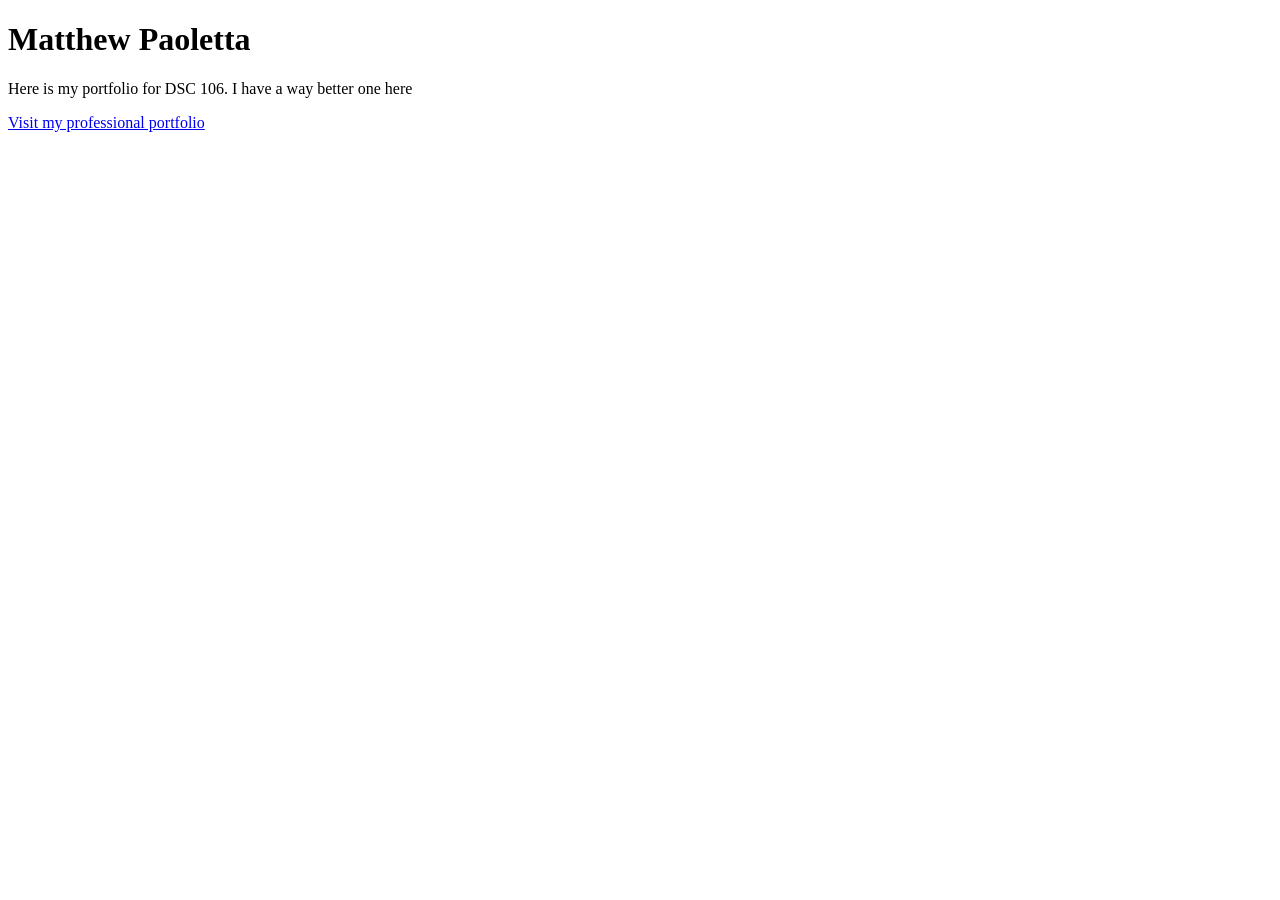
==== index.html @ e574230b "First draft of portfolio for lab 1" ====
<!DOCTYPE html>
<html lang="en">
<head>
    <meta charset="UTF-8">
    <meta name="viewport" content="width=device-width, initial-scale=1.0">
    <title>Matthew Paoletta: Personal site and portfolio</title>
</head>
<body>
    <h1>Matthew Paoletta</h1>
    <p>Here is my portfolio for DSC 106. I have a way better one here</p>
    <a href="https://matthew-paoletta.github.io/">Visit my professional portfolio</a>
</body>
</html>
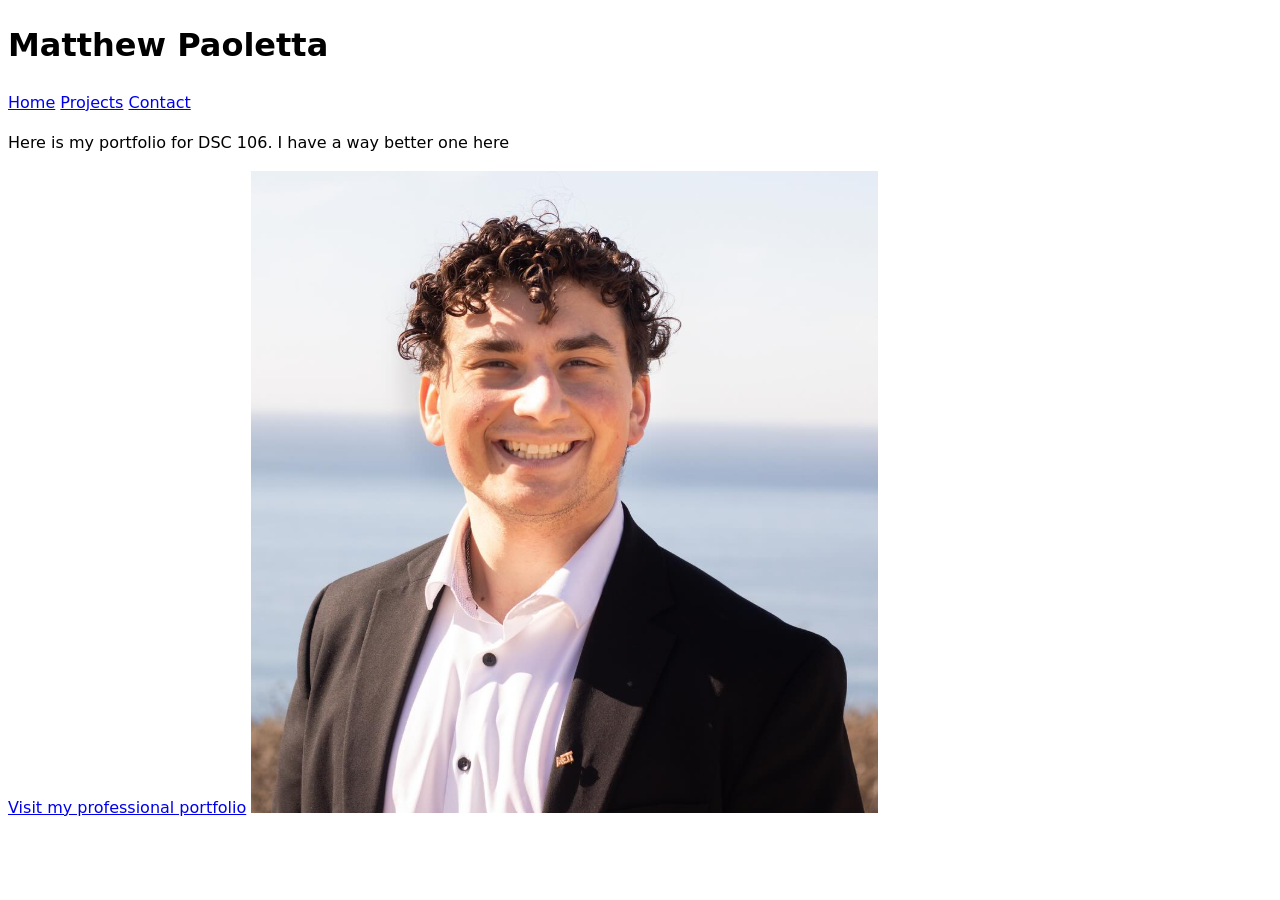
==== commit 5437c720: "New Contact, Projects, and Images added" ====
--- a/index.html
+++ b/index.html
@@ -4,10 +4,17 @@
     <meta charset="UTF-8">
     <meta name="viewport" content="width=device-width, initial-scale=1.0">
     <title>Matthew Paoletta: Personal site and portfolio</title>
+    <h1>Matthew Paoletta</h1>
+    <link rel="stylesheet" href="style.css"></link>
 </head>
 <body>
-    <h1>Matthew Paoletta</h1>
+    <nav>
+        <a href="index.html">Home</a>
+        <a href="projects/index.html">Projects</a>
+        <a href="contact/index.html">Contact</a>
+    </nav>
     <p>Here is my portfolio for DSC 106. I have a way better one here</p>
     <a href="https://matthew-paoletta.github.io/">Visit my professional portfolio</a>
+    <img src="/images/smiling.png" alt="Me Smiling"></img>
 </body>
 </html>
--- a/style.css
+++ b/style.css
@@ -0,0 +1,6 @@
+body{
+    /* Set line height to 1.5 times the font size
+	   and use the OS’s UI font as the website font
+	 */
+    font:100%/1.5 system-ui;
+}
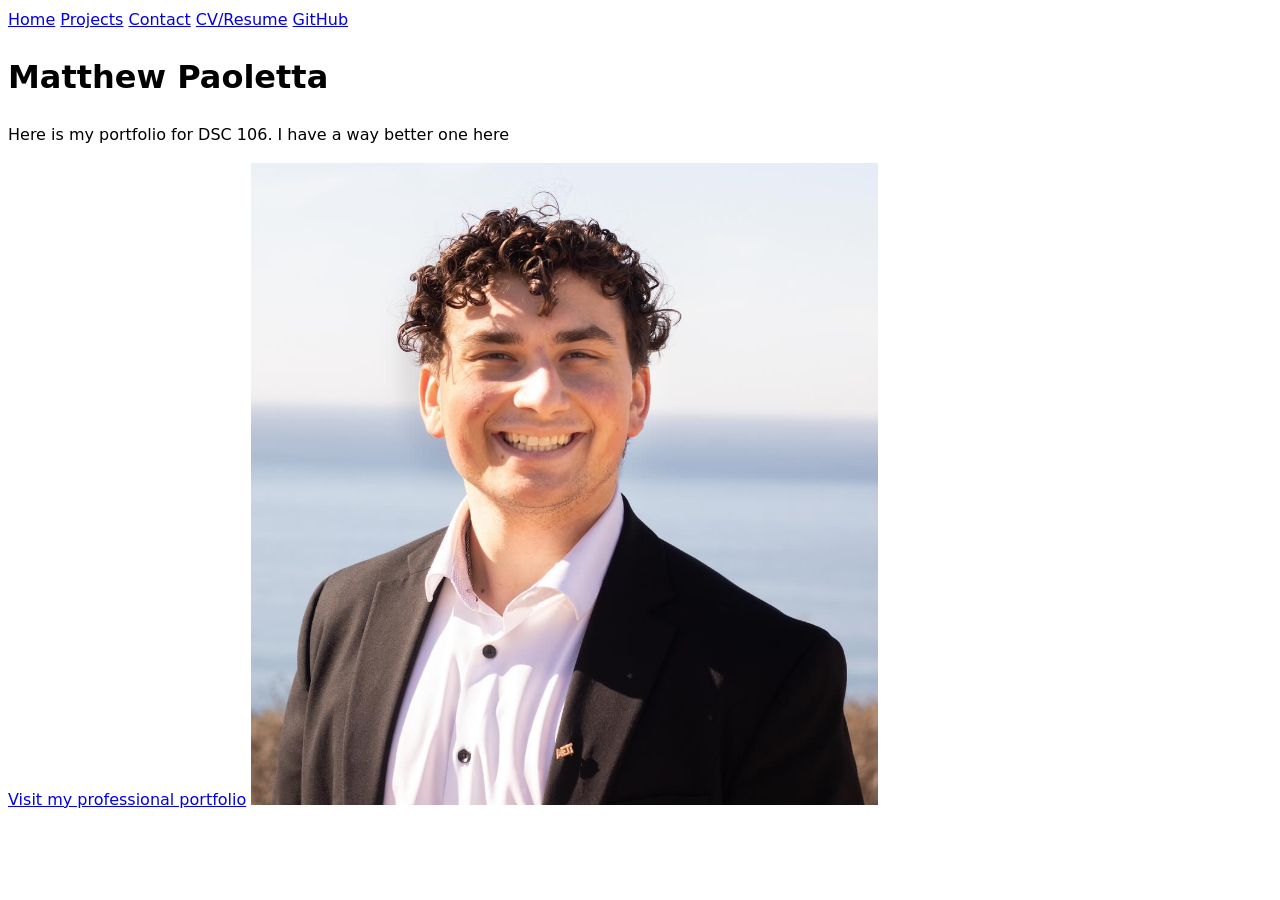
==== commit 3ee7e1df: "Final Draft of Portfolio" ====
--- a/index.html
+++ b/index.html
@@ -4,17 +4,21 @@
     <meta charset="UTF-8">
     <meta name="viewport" content="width=device-width, initial-scale=1.0">
     <title>Matthew Paoletta: Personal site and portfolio</title>
-    <h1>Matthew Paoletta</h1>
-    <link rel="stylesheet" href="style.css"></link>
+    
+    <link rel="stylesheet" href="style.css">
 </head>
 <body>
+    
     <nav>
         <a href="index.html">Home</a>
         <a href="projects/index.html">Projects</a>
         <a href="contact/index.html">Contact</a>
+        <a href="cv.html">CV/Resume</a>
+        <a href="https://github.com/mpaoletta73" target="_blank" rel="noopener noreferrer">GitHub</a>
     </nav>
+    <h1>Matthew Paoletta</h1>
     <p>Here is my portfolio for DSC 106. I have a way better one here</p>
     <a href="https://matthew-paoletta.github.io/">Visit my professional portfolio</a>
-    <img src="/images/smiling.png" alt="Me Smiling"></img>
+    <img src="images/smiling.png" alt="Me Smiling">
 </body>
 </html>
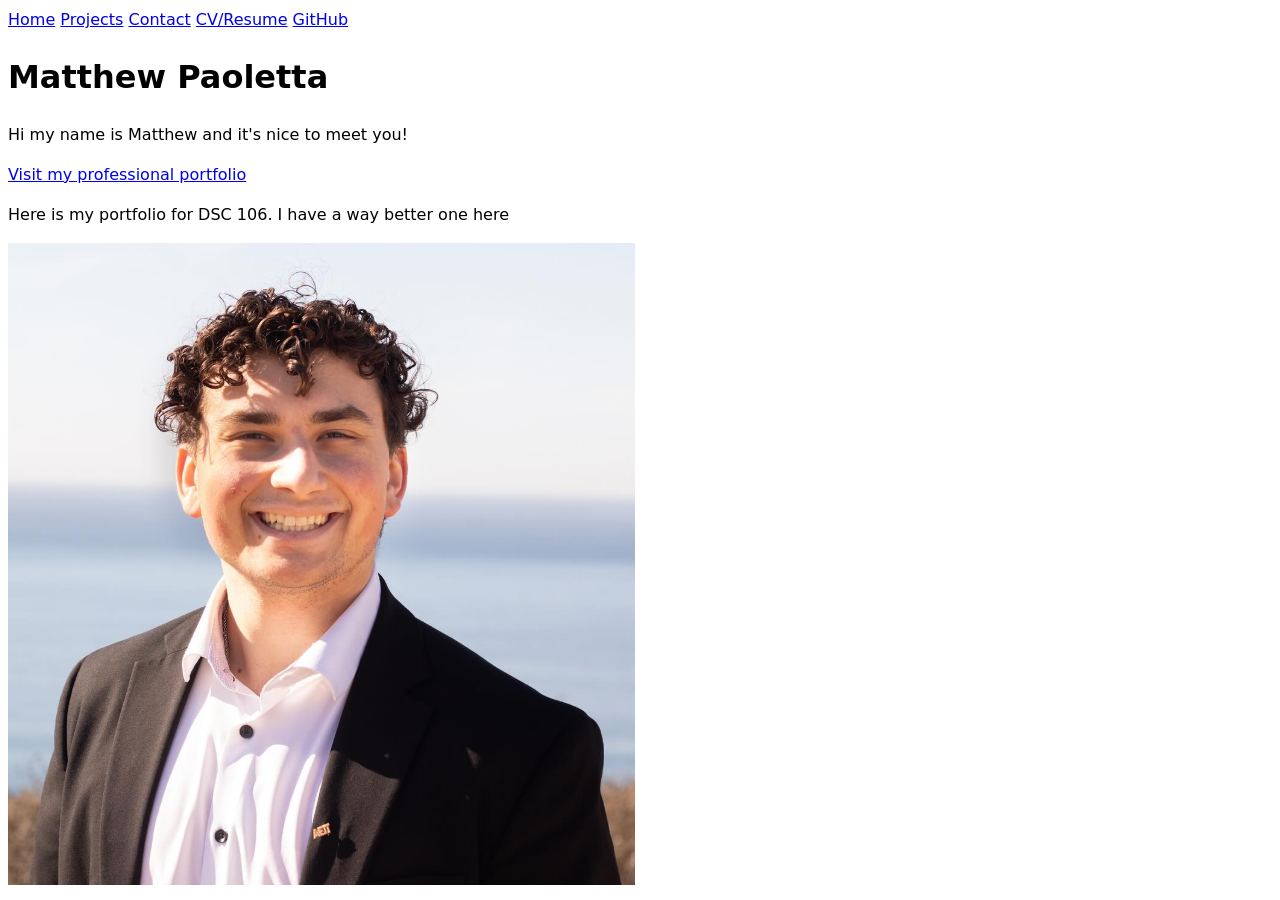
==== commit 8b54ec49: "quick fixes the image and a link were wrong" ====
--- a/index.html
+++ b/index.html
@@ -17,8 +17,9 @@
         <a href="https://github.com/mpaoletta73" target="_blank" rel="noopener noreferrer">GitHub</a>
     </nav>
     <h1>Matthew Paoletta</h1>
+    <p>Hi my name is Matthew and it's nice to meet you!</p>
+    <a href="https://matthew-paoletta.github.io/">Visit my professional portfolio</a>
     <p>Here is my portfolio for DSC 106. I have a way better one here</p>
-    <a href="https://matthew-paoletta.github.io/">Visit my professional portfolio</a>
     <img src="images/smiling.png" alt="Me Smiling">
 </body>
 </html>
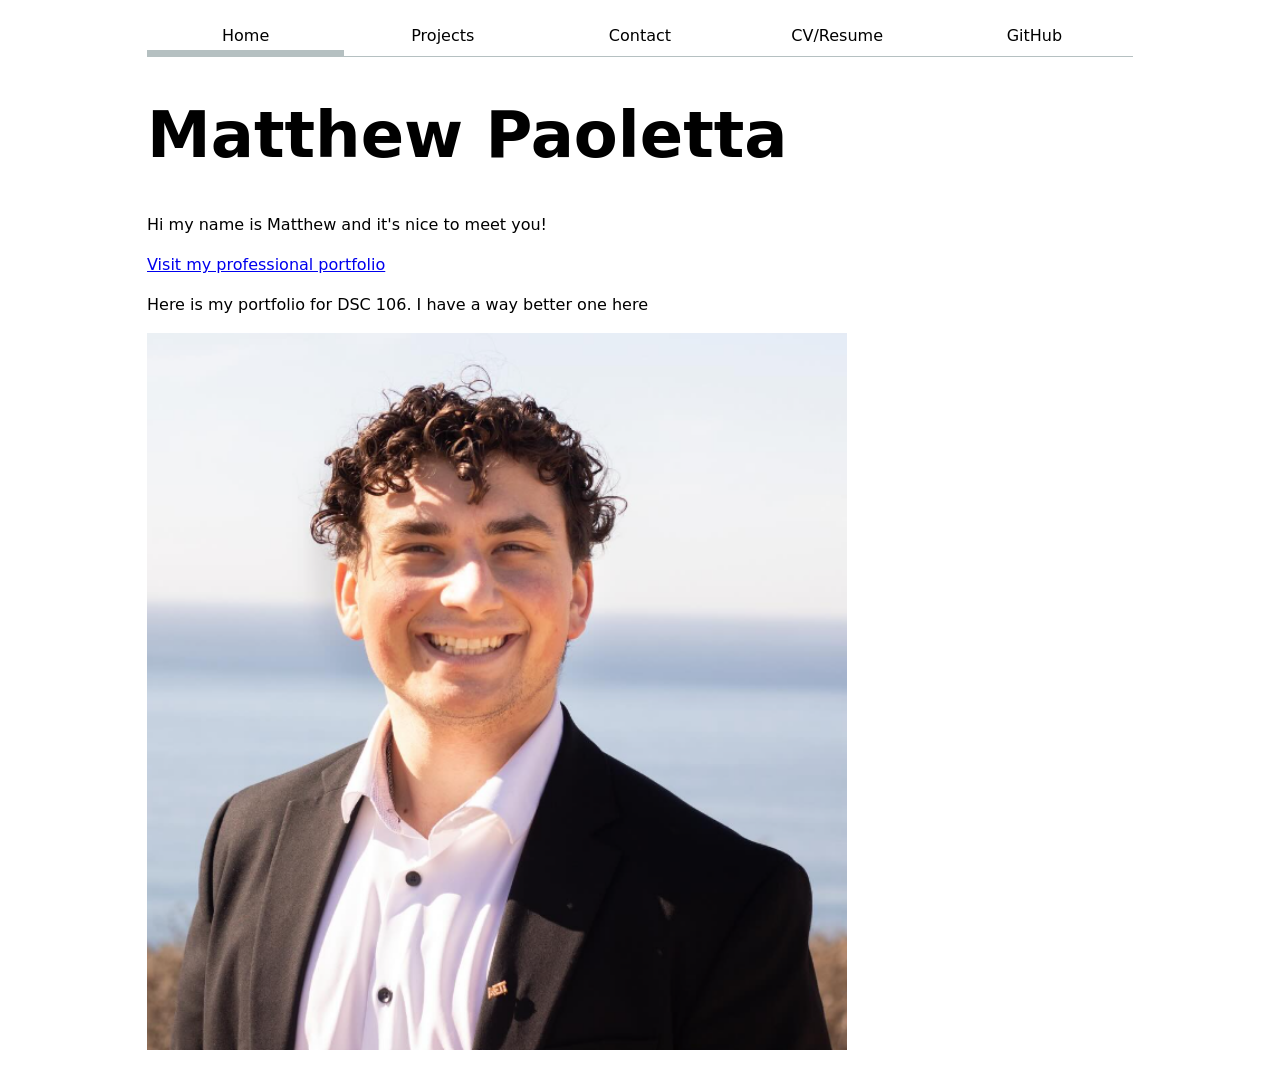
==== commit f5490dcf: "Finish Lab 2 styling" ====
--- a/index.html
+++ b/index.html
@@ -10,7 +10,7 @@
 <body>
     
     <nav>
-        <a href="index.html">Home</a>
+        <a href="index.html" class="current">Home</a>
         <a href="projects/index.html">Projects</a>
         <a href="contact/index.html">Contact</a>
         <a href="cv.html">CV/Resume</a>
--- a/style.css
+++ b/style.css
@@ -1,6 +1,112 @@
+html {
+  --color-accent: oklch(65% 50% 0);
+  accent-color: var(--color-accent);
+}
+
 body{
     /* Set line height to 1.5 times the font size
 	   and use the OS’s UI font as the website font
 	 */
     font:100%/1.5 system-ui;
+    margin: 0;
+    padding: 1rem;
+    overflow-wrap: break-word;
+    max-width: 100ch;
+    margin-inline: auto;
+    padding-inline: 1em;
+}
+
+* {
+    box-sizing: border-box;
+}
+
+nav ul,
+nav li {
+  display: contents;
+}
+
+nav {
+  display: flex;
+  margin-bottom: 1em;
+  border-bottom: 1px solid oklch(80% 3% 200);
+}
+
+nav a {
+  flex: 1;
+  text-decoration: none;
+  color: inherit;
+  text-align: center;
+  padding: 0.5em;
+}
+
+nav a.current {
+  border-bottom: 0.4em solid oklch(80% 3% 200);
+  padding-bottom: 0.1em;
+}
+
+nav a:hover {
+  border-bottom: 0.4em solid var(--color-accent);
+  background-color: oklch(from var(--color-accent) 95% 5% h);
+}
+
+img {
+    width: 100%;
+    max-width: 700px;
+    height: auto;
+    display: block;
+}
+
+form {
+  display: grid;
+  grid-template-columns: auto 1fr;
+  gap: 1em;
+}
+
+label {
+  display: grid;
+  grid-template-columns: subgrid;
+  grid-column: 1 / -1;
+}
+
+input,
+textarea,
+button {
+  font: inherit;
+}
+
+button {
+  grid-column: 1 / -1;
+}
+
+.projects {
+  display: grid;
+  grid-template-columns: repeat(auto-fill, minmax(15em, 1fr));
+  gap: 1em;
+}
+
+.projects article {
+  display: grid;
+  grid-template-rows: subgrid;
+  grid-row: span 3;
+}
+
+.projects h2 {
+  margin: 0;
+}
+
+h1 {
+  font-size: 400%;
+}
+
+h1, h2, h3, h4, h5, h6 {
+  line-height: 1.1;
+  text-wrap: balance;
+}
+
+section {
+  margin-block: 2em;
+}
+
+ul {
+  padding-left: 1.5em;
 }
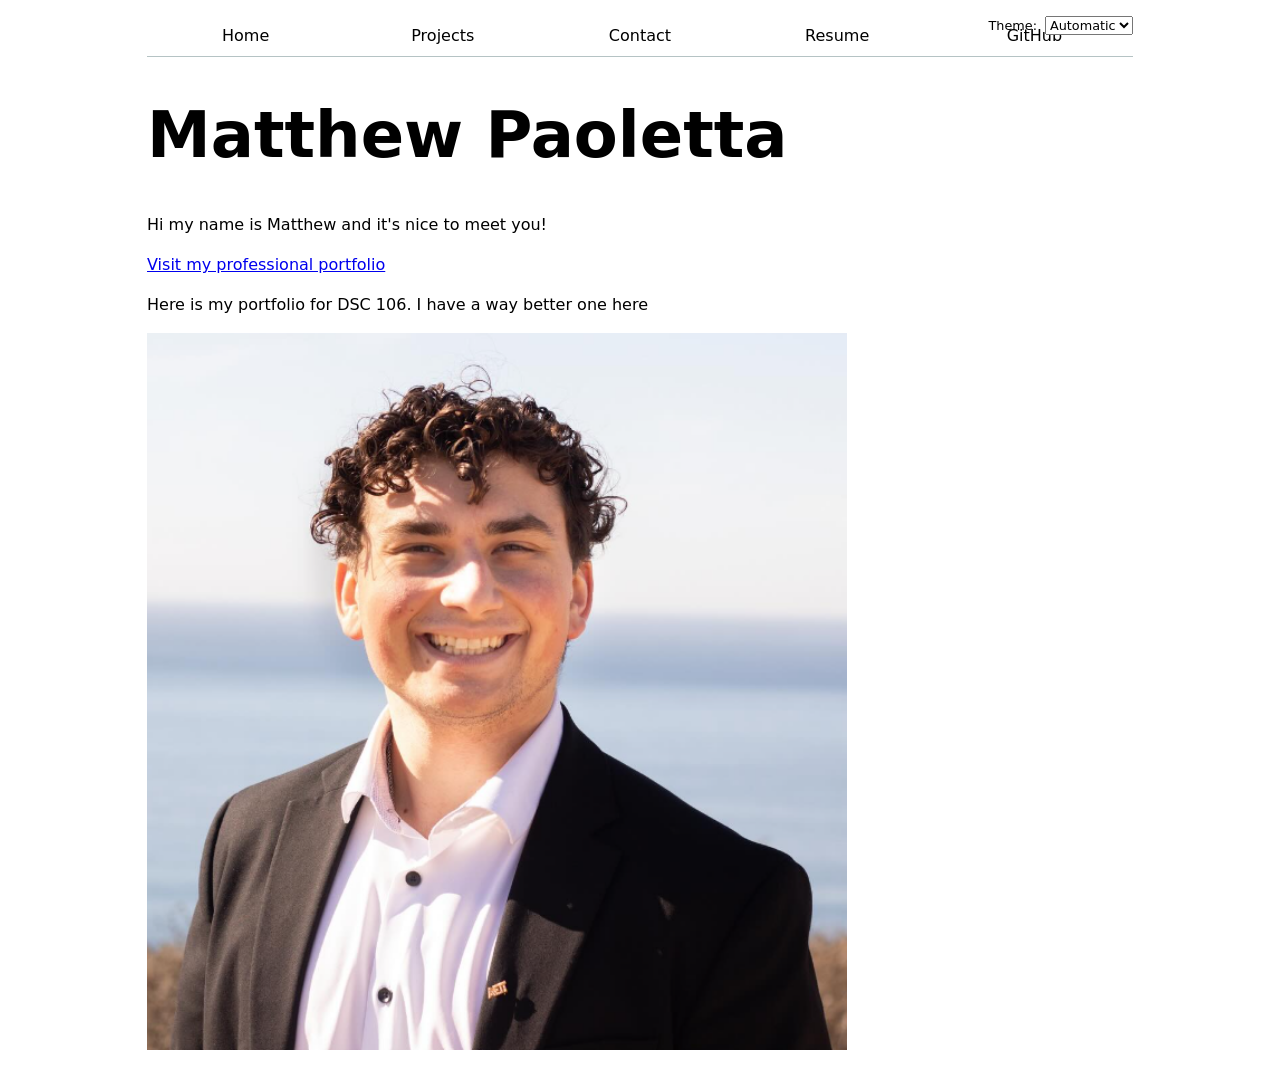
==== commit dcfbef51: "Lab 3 first draft" ====
--- a/index.html
+++ b/index.html
@@ -8,18 +8,11 @@
     <link rel="stylesheet" href="style.css">
 </head>
 <body>
-    
-    <nav>
-        <a href="index.html" class="current">Home</a>
-        <a href="projects/index.html">Projects</a>
-        <a href="contact/index.html">Contact</a>
-        <a href="cv.html">CV/Resume</a>
-        <a href="https://github.com/mpaoletta73" target="_blank" rel="noopener noreferrer">GitHub</a>
-    </nav>
     <h1>Matthew Paoletta</h1>
     <p>Hi my name is Matthew and it's nice to meet you!</p>
     <a href="https://matthew-paoletta.github.io/">Visit my professional portfolio</a>
     <p>Here is my portfolio for DSC 106. I have a way better one here</p>
     <img src="images/smiling.png" alt="Me Smiling">
+    <script type="module" src="global.js"></script>
 </body>
 </html>
--- a/style.css
+++ b/style.css
@@ -1,6 +1,7 @@
 html {
   --color-accent: oklch(65% 50% 0);
   accent-color: var(--color-accent);
+  color-scheme: light dark;
 }
 
 body{
@@ -14,6 +15,9 @@
     max-width: 100ch;
     margin-inline: auto;
     padding-inline: 1em;
+    position: relative;
+    background-color: canvas;
+    color: canvastext;
 }
 
 * {
@@ -26,9 +30,10 @@
 }
 
 nav {
+  --border-color: oklch(50% 10% 200 / 40%);
   display: flex;
   margin-bottom: 1em;
-  border-bottom: 1px solid oklch(80% 3% 200);
+  border-bottom: 1px solid var(--border-color);
 }
 
 nav a {
@@ -40,13 +45,13 @@
 }
 
 nav a.current {
-  border-bottom: 0.4em solid oklch(80% 3% 200);
+  border-bottom: 0.4em solid var(--border-color);
   padding-bottom: 0.1em;
 }
 
 nav a:hover {
   border-bottom: 0.4em solid var(--color-accent);
-  background-color: oklch(from var(--color-accent) 95% 5% h);
+  background-color: color-mix(in oklch, var(--color-accent), canvas 85%);
 }
 
 img {
@@ -70,7 +75,8 @@
 
 input,
 textarea,
-button {
+button,
+select {
   font: inherit;
 }
 
@@ -80,18 +86,30 @@
 
 .projects {
   display: grid;
-  grid-template-columns: repeat(auto-fill, minmax(15em, 1fr));
-  gap: 1em;
+  grid-template-columns: repeat(auto-fill, minmax(18em, 1fr));
+  gap: 1.5em;
 }
 
 .projects article {
   display: grid;
   grid-template-rows: subgrid;
   grid-row: span 3;
+  gap: 0.75em;
+  align-content: start;
 }
 
 .projects h2 {
   margin: 0;
+  font-size: 1.6rem;
+}
+
+.projects p {
+  margin: 0;
+}
+
+.project-link {
+  display: inline-block;
+  margin-top: 0.75em;
 }
 
 h1 {
@@ -109,4 +127,15 @@
 
 ul {
   padding-left: 1.5em;
+}
+
+.color-scheme {
+  position: absolute;
+  top: 1rem;
+  right: 1rem;
+  font-size: 80%;
+  font-family: inherit;
+  display: flex;
+  align-items: center;
+  gap: 0.5rem;
 }
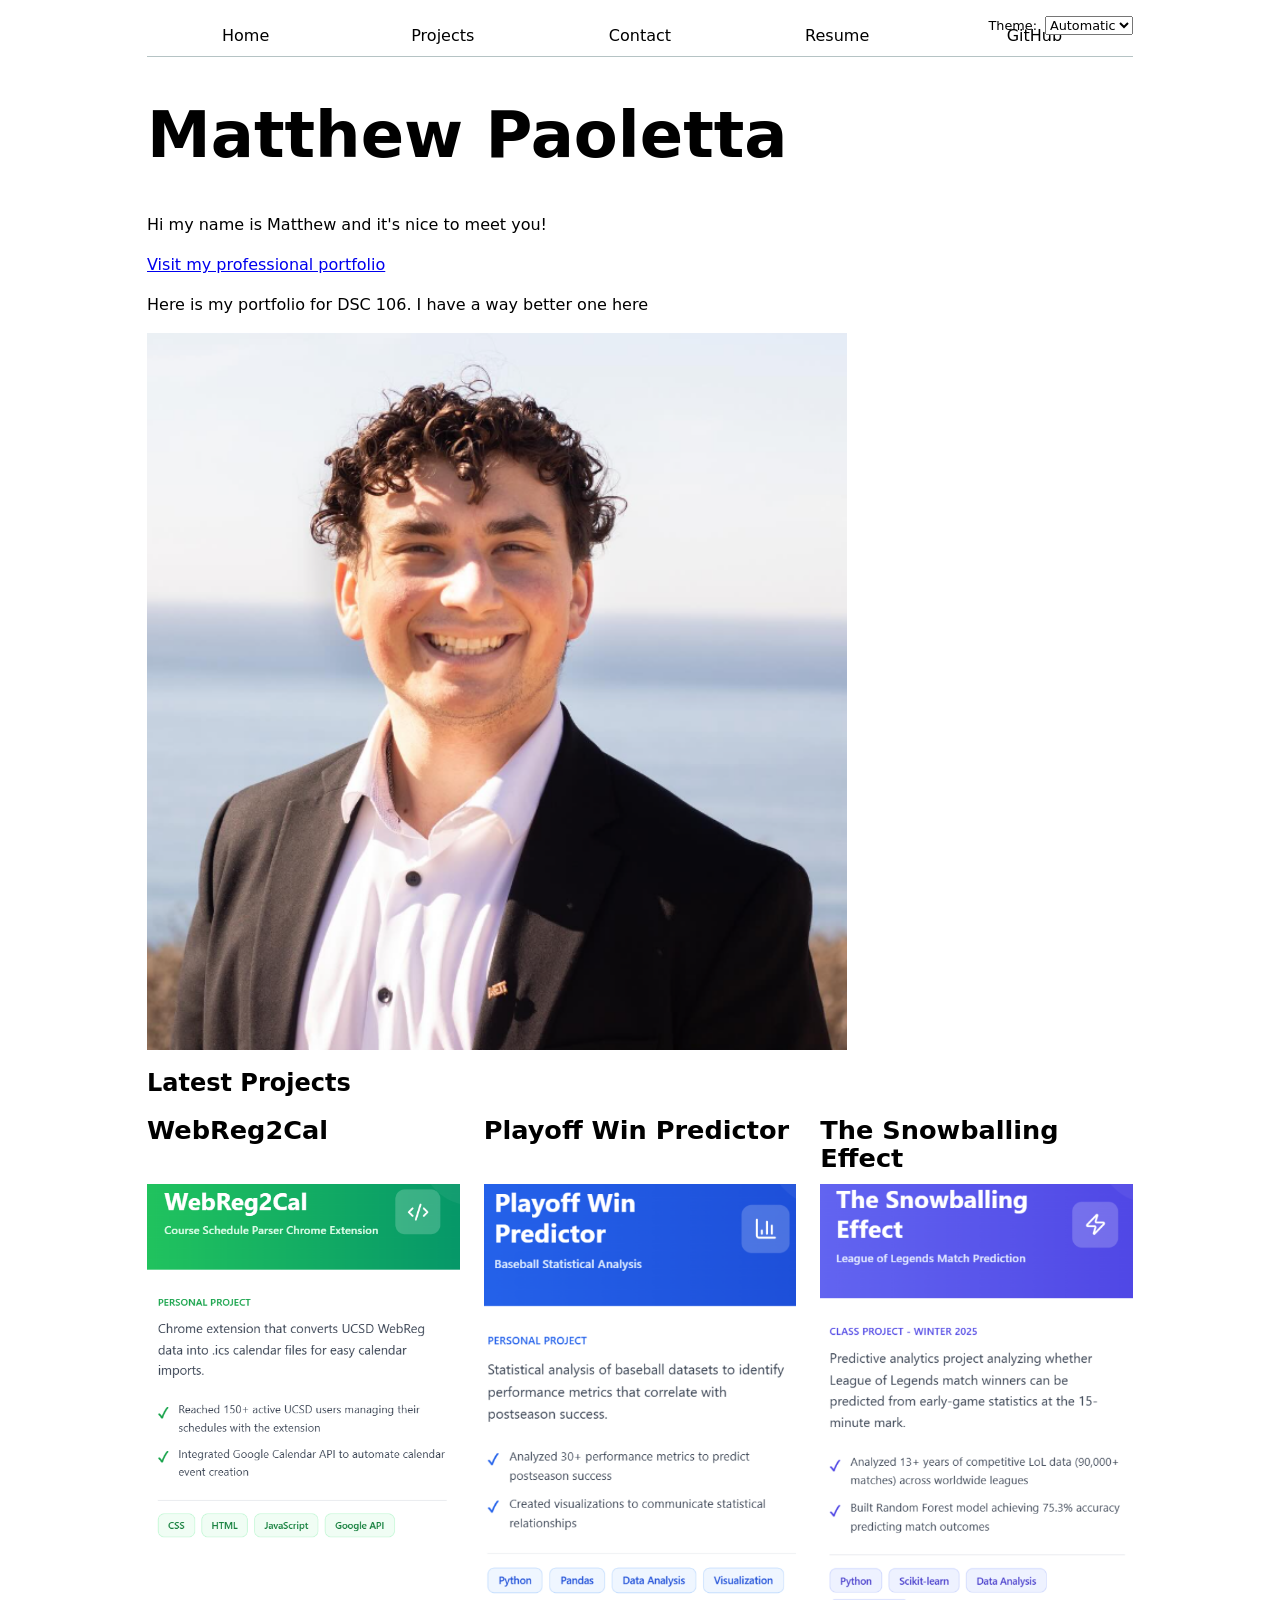
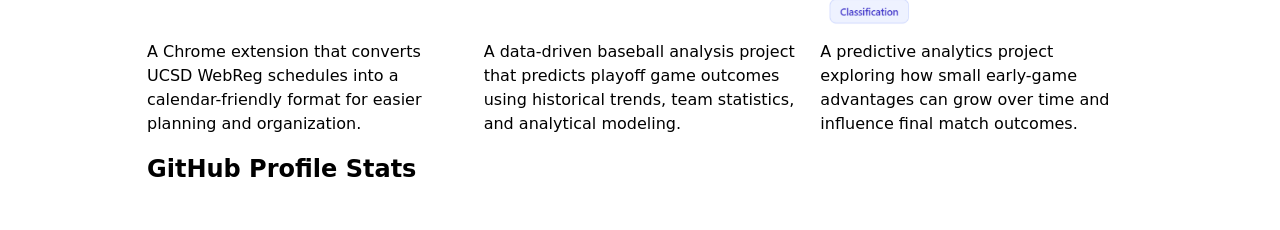
==== commit 9233f216: "lab4 first attempt" ====
--- a/index.html
+++ b/index.html
@@ -13,6 +13,11 @@
     <a href="https://matthew-paoletta.github.io/">Visit my professional portfolio</a>
     <p>Here is my portfolio for DSC 106. I have a way better one here</p>
     <img src="images/smiling.png" alt="Me Smiling">
+    <h2>Latest Projects</h2>
+    <div class="projects"></div>
+    <h2>GitHub Profile Stats</h2>
+    <div id="profile-stats"></div>
     <script type="module" src="global.js"></script>
+    <script type="module" src="index.js" defer></script>
 </body>
 </html>
--- a/style.css
+++ b/style.css
@@ -138,4 +138,67 @@
   display: flex;
   align-items: center;
   gap: 0.5rem;
+}
+
+.form-status {
+  margin-top: 1em;
+}
+
+#profile-stats {
+  margin-block: 1rem 2rem;
+}
+
+#profile-stats dl {
+  display: grid;
+  grid-template-columns: repeat(4, minmax(0, 1fr));
+  gap: 0.5rem 1rem;
+  margin: 0;
+  padding: 1rem;
+  border: 1px solid color-mix(in oklch, var(--color-accent), canvas 75%);
+  border-radius: 0.5rem;
+}
+
+#profile-stats dt,
+#profile-stats dd {
+  margin: 0;
+  text-align: center;
+}
+
+#profile-stats dt {
+  grid-row: 1;
+  font-weight: 600;
+  font-size: 0.9rem;
+  color: color-mix(in oklch, canvastext, canvas 30%);
+}
+
+#profile-stats dd {
+  grid-row: 2;
+  font-size: 1.4rem;
+  font-weight: 700;
+}
+
+@media (max-width: 700px) {
+  #profile-stats dl {
+    grid-template-columns: repeat(2, minmax(0, 1fr));
+  }
+
+  #profile-stats dt:nth-of-type(1),
+  #profile-stats dt:nth-of-type(2) {
+    grid-row: 1;
+  }
+
+  #profile-stats dt:nth-of-type(3),
+  #profile-stats dt:nth-of-type(4) {
+    grid-row: 3;
+  }
+
+  #profile-stats dd:nth-of-type(1),
+  #profile-stats dd:nth-of-type(2) {
+    grid-row: 2;
+  }
+
+  #profile-stats dd:nth-of-type(3),
+  #profile-stats dd:nth-of-type(4) {
+    grid-row: 4;
+  }
 }
